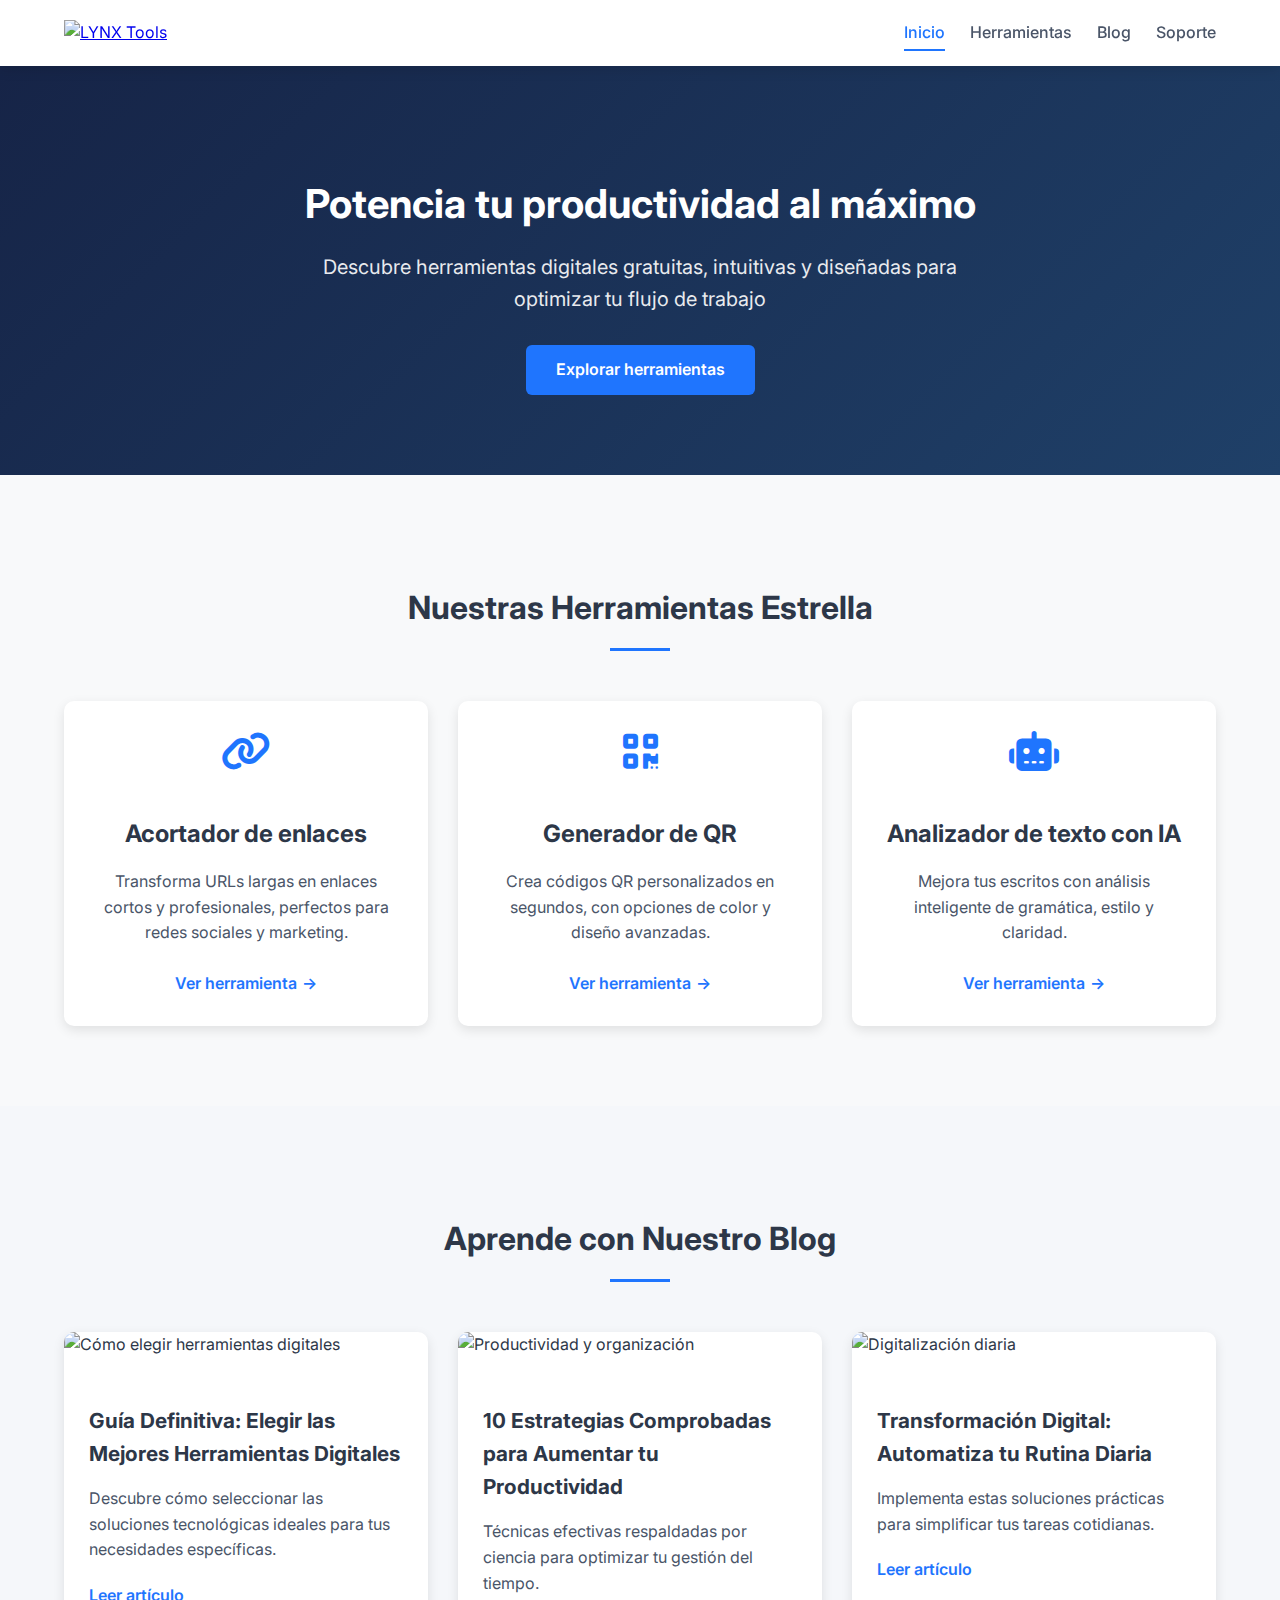
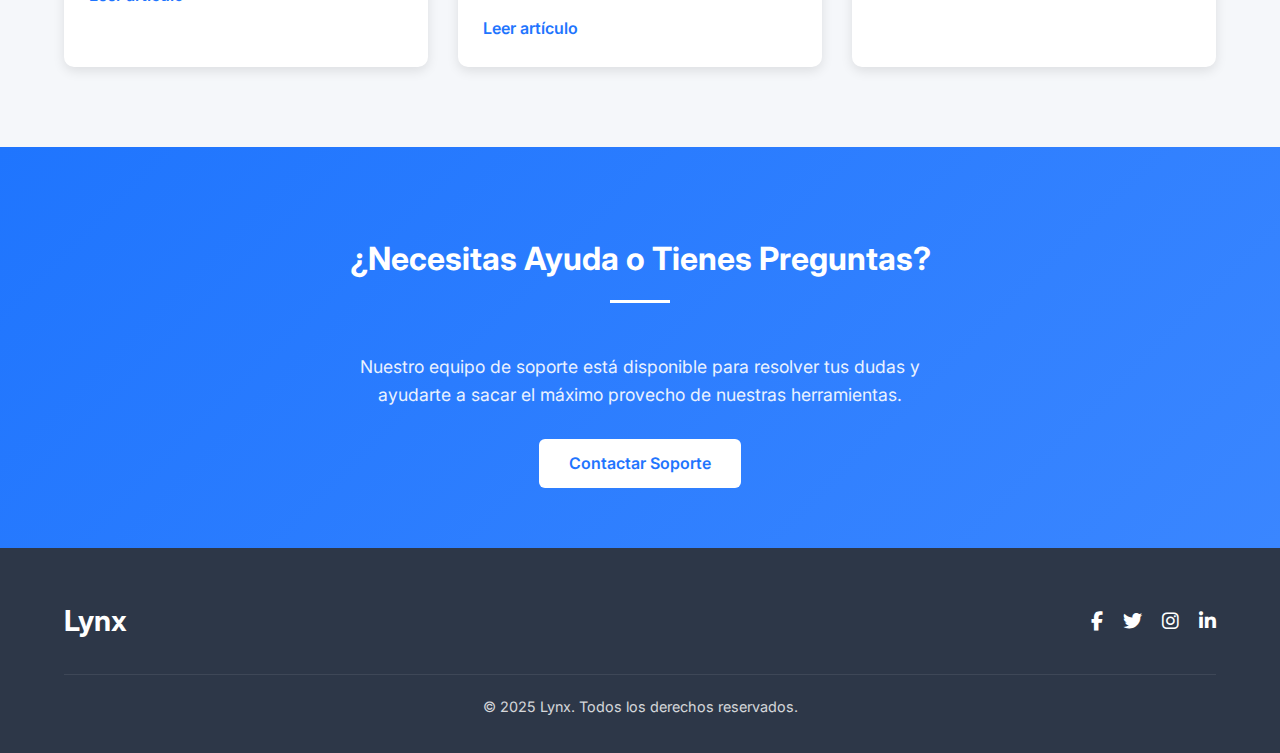
==== index.html @ e354f023 "Add files via upload" ====
<!DOCTYPE html>
<html lang="es">
<head>
    <meta charset="UTF-8">
    <meta name="viewport" content="width=device-width, initial-scale=1.0">
    <meta name="description" content="Lynx - Herramientas digitales para potenciar tu productividad. Soluciones tecnológicas gratuitas y fáciles de usar para tu negocio o uso personal.">
    <title>Lynx - Herramientas Digitales para Aumentar tu Productividad</title>
    <link href="https://fonts.googleapis.com/css2?family=Inter:wght@400;500;600;700&display=swap" rel="stylesheet">
    <link rel="stylesheet" href="https://cdnjs.cloudflare.com/ajax/libs/font-awesome/6.4.0/css/all.min.css">
    <style>
        :root {
            --azul-profundo: #162447;
            --azul-electrico: #1F75FE;
            --azul-electrico-hover: #0056b3;
            --blanco-suave: #F8F9FA;
            --gris-texto: #4A5568;
            --gris-oscuro: #2D3748;
            --sombra: 0 4px 12px rgba(0, 0, 0, 0.1);
            --transicion: all 0.3s ease;
        }
        
        body {
            font-family: 'Inter', sans-serif;
            margin: 0;
            padding: 0;
            color: var(--gris-oscuro);
            line-height: 1.6;
            background-color: var(--blanco-suave);
        }
        
        .container {
            width: 90%;
            max-width: 1200px;
            margin: 0 auto;
            padding: 0 15px;
        }
        
        /* Header Mejorado */
        .main-header {
            background-color: white;
            box-shadow: var(--sombra);
            position: sticky;
            top: 0;
            z-index: 100;
            padding: 15px 0;
        }
        
        .main-header .container {
            display: flex;
            justify-content: space-between;
            align-items: center;
        }
        
        .logo {
            height: 40px;
            transition: var(--transicion);
        }
        
        .logo:hover {
            transform: scale(1.05);
        }
        
        .main-nav {
            display: flex;
            gap: 25px;
        }
        
        .nav-link {
            color: var(--gris-texto);
            text-decoration: none;
            font-weight: 500;
            transition: var(--transicion);
            position: relative;
            padding: 5px 0;
        }
        
        .nav-link:hover, .nav-link.active {
            color: var(--azul-electrico);
        }
        
        .nav-link.active::after {
            content: '';
            position: absolute;
            bottom: 0;
            left: 0;
            width: 100%;
            height: 2px;
            background-color: var(--azul-electrico);
        }
        
        /* Hero Section Mejorada */
        .hero {
            background: linear-gradient(135deg, var(--azul-profundo), #1F4068);
            color: white;
            padding: 80px 0;
            text-align: center;
        }
        
        .hero-title {
            font-size: 2.5rem;
            font-weight: 700;
            margin-bottom: 15px;
        }
        
        .hero-subtitle {
            font-size: 1.25rem;
            max-width: 700px;
            margin: 0 auto 30px;
            opacity: 0.9;
        }
        
        .cta-button {
            display: inline-block;
            background-color: var(--azul-electrico);
            color: white;
            padding: 12px 30px;
            border-radius: 6px;
            font-weight: 600;
            text-decoration: none;
            transition: var(--transicion);
        }
        
        .cta-button:hover {
            background-color: var(--azul-electrico-hover);
            transform: translateY(-3px);
            box-shadow: 0 6px 16px rgba(31, 117, 254, 0.3);
        }
        
        /* Sección de Herramientas */
        .featured-tools {
            padding: 80px 0;
        }
        
        .section-title {
            text-align: center;
            font-size: 2rem;
            margin-bottom: 50px;
            color: var(--gris-oscuro);
            position: relative;
        }
        
        .section-title::after {
            content: '';
            display: block;
            width: 60px;
            height: 3px;
            background: var(--azul-electrico);
            margin: 15px auto 0;
        }
        
        .tools-grid {
            display: grid;
            grid-template-columns: repeat(auto-fit, minmax(300px, 1fr));
            gap: 30px;
        }
        
        .tool-card {
            background: white;
            border-radius: 10px;
            padding: 30px;
            box-shadow: var(--sombra);
            transition: var(--transicion);
            text-align: center;
        }
        
        .tool-card:hover {
            transform: translateY(-10px);
            box-shadow: 0 10px 25px rgba(0, 0, 0, 0.15);
        }
        
        .tool-icon {
            font-size: 2.5rem;
            color: var(--azul-electrico);
            margin-bottom: 20px;
        }
        
        .tool-title {
            font-size: 1.5rem;
            margin-bottom: 15px;
            color: var(--gris-oscuro);
        }
        
        .tool-description {
            color: var(--gris-texto);
            margin-bottom: 25px;
        }
        
        .tool-button {
            display: inline-block;
            color: var(--azul-electrico);
            font-weight: 600;
            text-decoration: none;
            transition: var(--transicion);
        }
        
        .tool-button:hover {
            color: var(--azul-electrico-hover);
        }
        
        .tool-button::after {
            content: '→';
            margin-left: 5px;
            transition: var(--transicion);
        }
        
        .tool-button:hover::after {
            margin-left: 10px;
        }
        
        /* Sección del Blog */
        .blog-section {
            padding: 80px 0;
            background-color: #f5f7fa;
        }
        
        .blog-grid {
            display: grid;
            grid-template-columns: repeat(auto-fit, minmax(300px, 1fr));
            gap: 30px;
        }
        
        .blog-card {
            background: white;
            border-radius: 10px;
            overflow: hidden;
            box-shadow: var(--sombra);
            transition: var(--transicion);
        }
        
        .blog-card:hover {
            transform: translateY(-5px);
            box-shadow: 0 10px 25px rgba(0, 0, 0, 0.15);
        }
        
        .blog-image {
            width: 100%;
            height: 200px;
            object-fit: cover;
        }
        
        .blog-content {
            padding: 25px;
        }
        
        .blog-title {
            font-size: 1.3rem;
            margin-bottom: 15px;
            color: var(--gris-oscuro);
        }
        
        .blog-excerpt {
            color: var(--gris-texto);
            margin-bottom: 20px;
        }
        
        .read-more {
            color: var(--azul-electrico);
            font-weight: 600;
            text-decoration: none;
            display: inline-flex;
            align-items: center;
        }
        
        .read-more i {
            margin-left: 5px;
            transition: var(--transicion);
        }
        
        .read-more:hover i {
            margin-left: 10px;
        }
        
        /* Sección de Soporte */
        .support-section {
            background: linear-gradient(135deg, var(--azul-electrico), #3a86ff);
            color: white;
            text-align: center;
            padding: 60px 0;
        }
        
        .section-title.white {
            color: white;
        }
        
        .section-title.white::after {
            background: white;
        }
        
        .support-text {
            max-width: 600px;
            margin: 0 auto 30px;
            font-size: 1.1rem;
            opacity: 0.9;
        }
        
        .support-button {
            display: inline-block;
            background: white;
            color: var(--azul-electrico);
            padding: 12px 30px;
            border-radius: 6px;
            font-weight: 600;
            text-decoration: none;
            transition: var(--transicion);
        }
        
        .support-button:hover {
            transform: translateY(-3px);
            box-shadow: 0 6px 16px rgba(255, 255, 255, 0.3);
        }
        
        /* Footer Mejorado */
        .main-footer {
            background-color: var(--gris-oscuro);
            color: white;
            padding: 50px 0 20px;
        }
        
        .footer-content {
            display: flex;
            justify-content: space-between;
            align-items: center;
            margin-bottom: 30px;
        }
        
        .footer-logo {
            font-size: 1.8rem;
            font-weight: 700;
            color: white;
        }
        
        .footer-links {
            display: flex;
            gap: 20px;
        }
        
        .footer-link {
            color: white;
            font-size: 1.2rem;
            transition: var(--transicion);
        }
        
        .footer-link:hover {
            color: var(--azul-electrico);
            transform: translateY(-3px);
        }
        
        .copyright {
            text-align: center;
            padding-top: 20px;
            border-top: 1px solid rgba(255, 255, 255, 0.1);
            font-size: 0.9rem;
            opacity: 0.8;
        }
        
        /* Responsive Design */
        @media (max-width: 768px) {
            .main-header .container {
                flex-direction: column;
            }
            
            .main-nav {
                margin-top: 20px;
                flex-wrap: wrap;
                justify-content: center;
            }
            
            .hero-title {
                font-size: 2rem;
            }
            
            .hero-subtitle {
                font-size: 1.1rem;
            }
        }
    </style>
</head>
<body>
    <header class="main-header">
        <div class="container">
            <a href="index.html">
                <img src="img/lynx-logo.png" alt="LYNX Tools" class="logo">
            </a>
            <nav class="main-nav">
                <a href="index.html" class="nav-link active">Inicio</a>
                <a href="productos.html" class="nav-link">Herramientas</a>
                <a href="blog.html" class="nav-link">Blog</a>
                <a href="soporte.html" class="nav-link">Soporte</a>
            </nav>
        </div>
    </header>

    <section class="hero">
        <div class="container">
            <h1 class="hero-title">Potencia tu productividad al máximo</h1>
            <p class="hero-subtitle">Descubre herramientas digitales gratuitas, intuitivas y diseñadas para optimizar tu flujo de trabajo</p>
            <a href="#herramientas" class="cta-button">Explorar herramientas</a>
        </div>
    </section>

    <section id="herramientas" class="featured-tools">
        <div class="container">
            <h2 class="section-title">Nuestras Herramientas Estrella</h2>
            <div class="tools-grid">
                <div class="tool-card">
                    <i class="fas fa-link tool-icon"></i>
                    <h3 class="tool-title">Acortador de enlaces</h3>
                    <p class="tool-description">Transforma URLs largas en enlaces cortos y profesionales, perfectos para redes sociales y marketing.</p>
                    <a href="productos.html#acortador" class="tool-button">Ver herramienta</a>
                </div>
                <div class="tool-card">
                    <i class="fas fa-qrcode tool-icon"></i>
                    <h3 class="tool-title">Generador de QR</h3>
                    <p class="tool-description">Crea códigos QR personalizados en segundos, con opciones de color y diseño avanzadas.</p>
                    <a href="productos.html#generador-qr" class="tool-button">Ver herramienta</a>
                </div>
                <div class="tool-card">
                    <i class="fas fa-robot tool-icon"></i>
                    <h3 class="tool-title">Analizador de texto con IA</h3>
                    <p class="tool-description">Mejora tus escritos con análisis inteligente de gramática, estilo y claridad.</p>
                    <a href="productos.html#analizador" class="tool-button">Ver herramienta</a>
                </div>
            </div>
        </div>
    </section>

    <section class="blog-section">
        <div class="container">
            <h2 class="section-title">Aprende con Nuestro Blog</h2>
            <div class="blog-grid">
                <article class="blog-card">
                    <img src="img/blog1.jpg" alt="Cómo elegir herramientas digitales" class="blog-image">
                    <div class="blog-content">
                        <h3 class="blog-title">Guía Definitiva: Elegir las Mejores Herramientas Digitales</h3>
                        <p class="blog-excerpt">Descubre cómo seleccionar las soluciones tecnológicas ideales para tus necesidades específicas.</p>
                        <a href="blog.html#articulo1" class="read-more">Leer artículo</a>
                    </div>
                </article>
                <article class="blog-card">
                    <img src="img/blog2.jpg" alt="Productividad y organización" class="blog-image">
                    <div class="blog-content">
                        <h3 class="blog-title">10 Estrategias Comprobadas para Aumentar tu Productividad</h3>
                        <p class="blog-excerpt">Técnicas efectivas respaldadas por ciencia para optimizar tu gestión del tiempo.</p>
                        <a href="blog.html#articulo2" class="read-more">Leer artículo</a>
                    </div>
                </article>
                <article class="blog-card">
                    <img src="img/blog3.jpg" alt="Digitalización diaria" class="blog-image">
                    <div class="blog-content">
                        <h3 class="blog-title">Transformación Digital: Automatiza tu Rutina Diaria</h3>
                        <p class="blog-excerpt">Implementa estas soluciones prácticas para simplificar tus tareas cotidianas.</p>
                        <a href="blog.html#articulo3" class="read-more">Leer artículo</a>
                    </div>
                </article>
            </div>
        </div>
    </section>

    <section class="support-section">
        <div class="container">
            <h2 class="section-title white">¿Necesitas Ayuda o Tienes Preguntas?</h2>
            <p class="support-text">Nuestro equipo de soporte está disponible para resolver tus dudas y ayudarte a sacar el máximo provecho de nuestras herramientas.</p>
            <a href="soporte.html" class="support-button">Contactar Soporte</a>
        </div>
    </section>

    <footer class="main-footer">
        <div class="container">
            <div class="footer-content">
                <div class="footer-logo">Lynx</div>
                <div class="footer-links">
                    <a href="#" class="footer-link" aria-label="Facebook"><i class="fab fa-facebook-f"></i></a>
                    <a href="#" class="footer-link" aria-label="Twitter"><i class="fab fa-twitter"></i></a>
                    <a href="#" class="footer-link" aria-label="Instagram"><i class="fab fa-instagram"></i></a>
                    <a href="#" class="footer-link" aria-label="LinkedIn"><i class="fab fa-linkedin-in"></i></a>
                </div>
            </div>
            <p class="copyright">&copy; 2025 Lynx. Todos los derechos reservados.</p>
        </div>
    </footer>
</body>
</html>
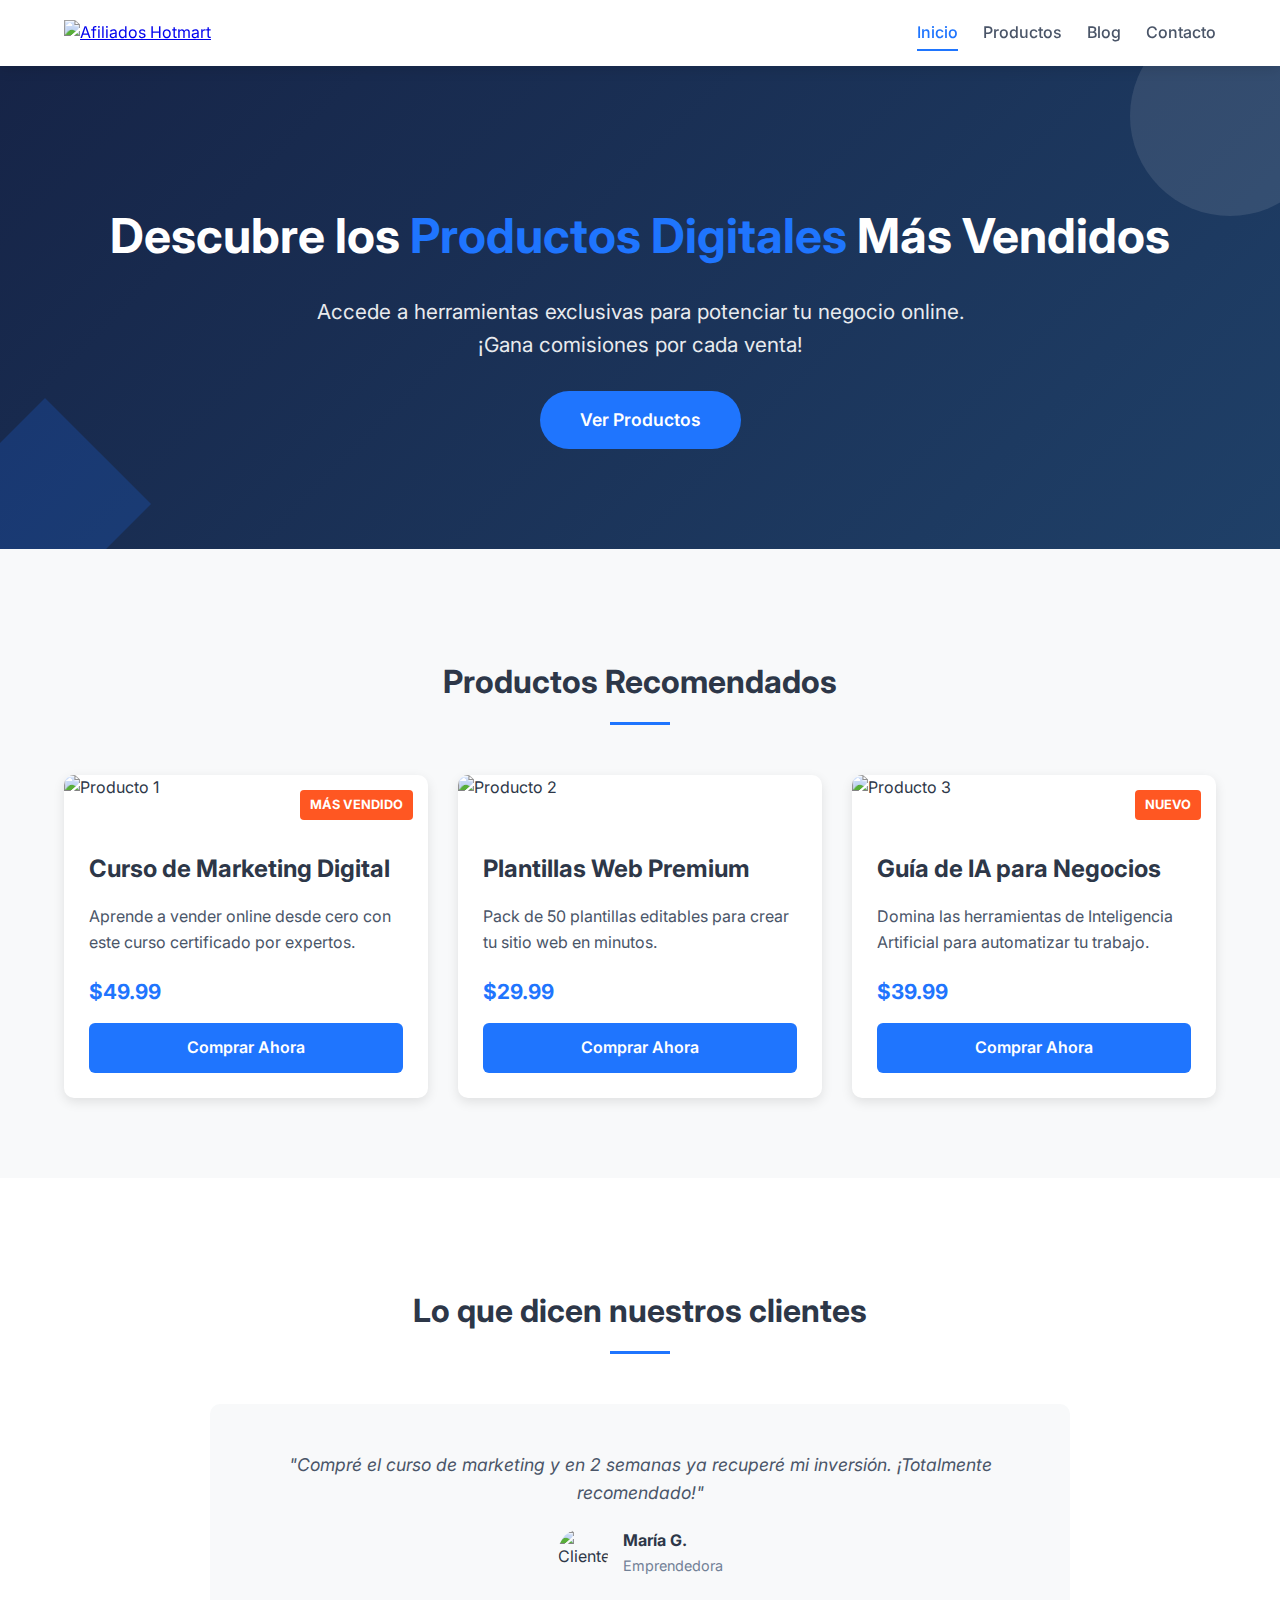
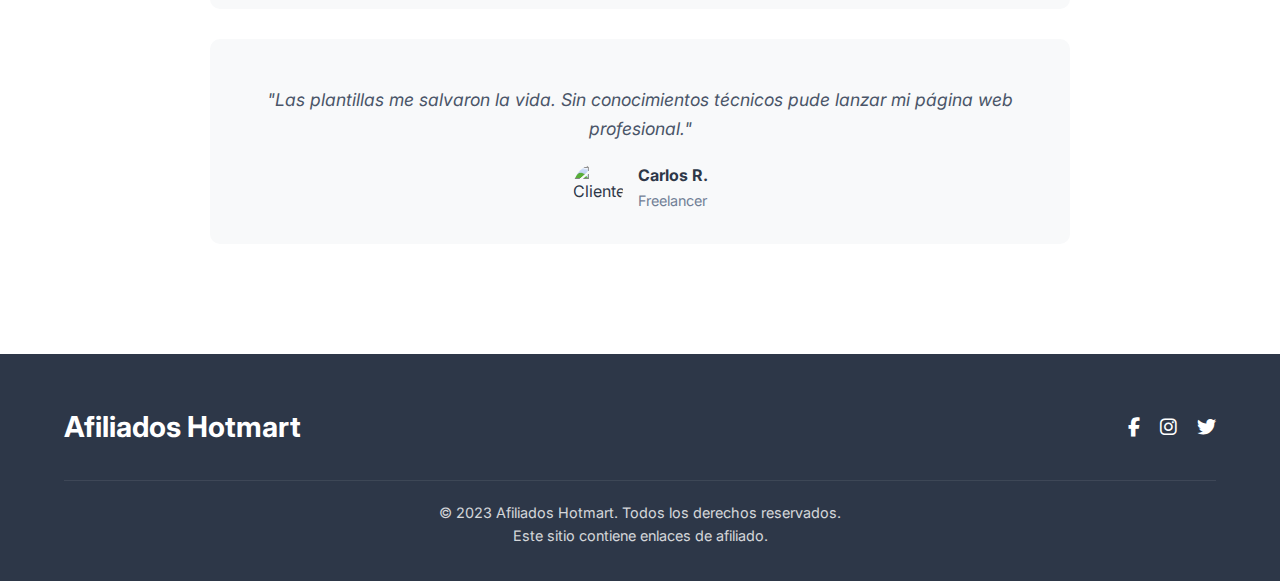
==== commit 96cd1a38: "Create index.html" ====
--- a/index.html
+++ b/index.html
@@ -3,8 +3,8 @@
 <head>
     <meta charset="UTF-8">
     <meta name="viewport" content="width=device-width, initial-scale=1.0">
-    <meta name="description" content="Lynx - Herramientas digitales para potenciar tu productividad. Soluciones tecnológicas gratuitas y fáciles de usar para tu negocio o uso personal.">
-    <title>Lynx - Herramientas Digitales para Aumentar tu Productividad</title>
+    <meta name="description" content="Productos digitales recomendados - Gana comisiones como afiliado Hotmart">
+    <title>Productos Digitales Recomendados | Afiliados Hotmart</title>
     <link href="https://fonts.googleapis.com/css2?family=Inter:wght@400;500;600;700&display=swap" rel="stylesheet">
     <link rel="stylesheet" href="https://cdnjs.cloudflare.com/ajax/libs/font-awesome/6.4.0/css/all.min.css">
     <style>
@@ -35,7 +35,7 @@
             padding: 0 15px;
         }
         
-        /* Header Mejorado */
+        /* Header */
         .main-header {
             background-color: white;
             box-shadow: var(--sombra);
@@ -92,32 +92,63 @@
         .hero {
             background: linear-gradient(135deg, var(--azul-profundo), #1F4068);
             color: white;
-            padding: 80px 0;
+            padding: 100px 0;
             text-align: center;
+            position: relative;
+            overflow: hidden;
+        }
+        
+        .hero::before {
+            content: '';
+            position: absolute;
+            top: -50px;
+            right: -50px;
+            width: 200px;
+            height: 200px;
+            background: rgba(255,255,255,0.1);
+            border-radius: 50%;
+        }
+        
+        .hero::after {
+            content: '';
+            position: absolute;
+            bottom: -30px;
+            left: -30px;
+            width: 150px;
+            height: 150px;
+            background: rgba(31, 117, 254, 0.2);
+            transform: rotate(45deg);
         }
         
         .hero-title {
-            font-size: 2.5rem;
+            font-size: 3rem;
             font-weight: 700;
-            margin-bottom: 15px;
+            margin-bottom: 20px;
+            position: relative;
+            z-index: 2;
         }
         
         .hero-subtitle {
-            font-size: 1.25rem;
+            font-size: 1.3rem;
             max-width: 700px;
             margin: 0 auto 30px;
             opacity: 0.9;
+            position: relative;
+            z-index: 2;
         }
         
         .cta-button {
             display: inline-block;
             background-color: var(--azul-electrico);
             color: white;
-            padding: 12px 30px;
-            border-radius: 6px;
+            padding: 15px 40px;
+            border-radius: 30px;
             font-weight: 600;
             text-decoration: none;
             transition: var(--transicion);
+            position: relative;
+            z-index: 2;
+            font-size: 1.1rem;
         }
         
         .cta-button:hover {
@@ -126,9 +157,10 @@
             box-shadow: 0 6px 16px rgba(31, 117, 254, 0.3);
         }
         
-        /* Sección de Herramientas */
-        .featured-tools {
+        /* Sección de Productos */
+        .featured-products {
             padding: 80px 0;
+            background: var(--blanco-suave);
         }
         
         .section-title {
@@ -148,78 +180,13 @@
             margin: 15px auto 0;
         }
         
-        .tools-grid {
+        .products-grid {
             display: grid;
-            grid-template-columns: repeat(auto-fit, minmax(300px, 1fr));
+            grid-template-columns: repeat(auto-fit, minmax(280px, 1fr));
             gap: 30px;
         }
         
-        .tool-card {
-            background: white;
-            border-radius: 10px;
-            padding: 30px;
-            box-shadow: var(--sombra);
-            transition: var(--transicion);
-            text-align: center;
-        }
-        
-        .tool-card:hover {
-            transform: translateY(-10px);
-            box-shadow: 0 10px 25px rgba(0, 0, 0, 0.15);
-        }
-        
-        .tool-icon {
-            font-size: 2.5rem;
-            color: var(--azul-electrico);
-            margin-bottom: 20px;
-        }
-        
-        .tool-title {
-            font-size: 1.5rem;
-            margin-bottom: 15px;
-            color: var(--gris-oscuro);
-        }
-        
-        .tool-description {
-            color: var(--gris-texto);
-            margin-bottom: 25px;
-        }
-        
-        .tool-button {
-            display: inline-block;
-            color: var(--azul-electrico);
-            font-weight: 600;
-            text-decoration: none;
-            transition: var(--transicion);
-        }
-        
-        .tool-button:hover {
-            color: var(--azul-electrico-hover);
-        }
-        
-        .tool-button::after {
-            content: '→';
-            margin-left: 5px;
-            transition: var(--transicion);
-        }
-        
-        .tool-button:hover::after {
-            margin-left: 10px;
-        }
-        
-        /* Sección del Blog */
-        .blog-section {
-            padding: 80px 0;
-            background-color: #f5f7fa;
-        }
-        
-        .blog-grid {
-            display: grid;
-            grid-template-columns: repeat(auto-fit, minmax(300px, 1fr));
-            gap: 30px;
-        }
-        
-        .blog-card {
+        .product-card {
             background: white;
             border-radius: 10px;
             overflow: hidden;
@@ -227,89 +194,118 @@
             transition: var(--transicion);
         }
         
-        .blog-card:hover {
-            transform: translateY(-5px);
+        .product-card:hover {
+            transform: translateY(-10px);
             box-shadow: 0 10px 25px rgba(0, 0, 0, 0.15);
         }
         
-        .blog-image {
+        .product-image {
             width: 100%;
             height: 200px;
             object-fit: cover;
         }
         
-        .blog-content {
+        .product-badge {
+            position: absolute;
+            top: 15px;
+            right: 15px;
+            background: #FF5722;
+            color: white;
+            padding: 5px 10px;
+            border-radius: 4px;
+            font-size: 0.8rem;
+            font-weight: bold;
+        }
+        
+        .product-content {
             padding: 25px;
         }
         
-        .blog-title {
-            font-size: 1.3rem;
-            margin-bottom: 15px;
+        .product-title {
+            font-size: 1.5rem;
+            margin-bottom: 10px;
             color: var(--gris-oscuro);
         }
         
-        .blog-excerpt {
+        .product-description {
             color: var(--gris-texto);
             margin-bottom: 20px;
         }
         
-        .read-more {
+        .product-price {
+            font-weight: bold;
             color: var(--azul-electrico);
+            font-size: 1.3rem;
+            margin: 15px 0;
+        }
+        
+        .product-button {
+            display: block;
+            text-align: center;
+            background: var(--azul-electrico);
+            color: white;
+            padding: 12px;
+            border-radius: 6px;
+            text-decoration: none;
+            transition: var(--transicion);
             font-weight: 600;
-            text-decoration: none;
-            display: inline-flex;
+        }
+        
+        .product-button:hover {
+            background: var(--azul-electrico-hover);
+        }
+        
+        /* Testimonios */
+        .testimonials {
+            padding: 80px 0;
+            background: white;
+            text-align: center;
+        }
+        
+        .testimonial-card {
+            background: #F8F9FA;
+            padding: 30px;
+            border-radius: 10px;
+            max-width: 800px;
+            margin: 0 auto 30px;
+        }
+        
+        .testimonial-text {
+            font-style: italic;
+            color: var(--gris-texto);
+            font-size: 1.1rem;
+        }
+        
+        .testimonial-author {
+            display: flex;
             align-items: center;
-        }
-        
-        .read-more i {
-            margin-left: 5px;
-            transition: var(--transicion);
-        }
-        
-        .read-more:hover i {
-            margin-left: 10px;
-        }
-        
-        /* Sección de Soporte */
-        .support-section {
-            background: linear-gradient(135deg, var(--azul-electrico), #3a86ff);
-            color: white;
-            text-align: center;
-            padding: 60px 0;
-        }
-        
-        .section-title.white {
-            color: white;
-        }
-        
-        .section-title.white::after {
-            background: white;
-        }
-        
-        .support-text {
-            max-width: 600px;
-            margin: 0 auto 30px;
-            font-size: 1.1rem;
-            opacity: 0.9;
-        }
-        
-        .support-button {
-            display: inline-block;
-            background: white;
-            color: var(--azul-electrico);
-            padding: 12px 30px;
-            border-radius: 6px;
-            font-weight: 600;
-            text-decoration: none;
-            transition: var(--transicion);
-        }
-        
-        .support-button:hover {
-            transform: translateY(-3px);
-            box-shadow: 0 6px 16px rgba(255, 255, 255, 0.3);
-        }
-        
-        /* Footer Mejorado */
+            justify-content: center;
+            gap: 15px;
+            margin-top: 20px;
+        }
+        
+        .author-avatar {
+            width: 50px;
+            height: 50px;
+            border-radius: 50%;
+            object-fit: cover;
+        }
+        
+        .author-info {
+            text-align: left;
+        }
+        
+        .author-name {
+            font-weight: bold;
+            display: block;
+        }
+        
+        .author-role {
+            font-size: 0.9rem;
+            color: #718096;
+        }
+        
+        /* Footer */
         .main-footer {
             background-color: var(--gris-oscuro);
             color: white;
@@ -353,7 +349,7 @@
             opacity: 0.8;
         }
         
-        /* Responsive Design */
+        /* Responsive */
         @media (max-width: 768px) {
             .main-header .container {
                 flex-direction: column;
@@ -366,11 +362,15 @@
             }
             
             .hero-title {
-                font-size: 2rem;
+                font-size: 2.2rem;
             }
             
             .hero-subtitle {
                 font-size: 1.1rem;
+            }
+            
+            .products-grid {
+                grid-template-columns: 1fr;
             }
         }
     </style>
@@ -379,104 +379,112 @@
     <header class="main-header">
         <div class="container">
             <a href="index.html">
-                <img src="img/lynx-logo.png" alt="LYNX Tools" class="logo">
+                <img src="https://via.placeholder.com/150x40?text=LOGO" alt="Afiliados Hotmart" class="logo">
             </a>
             <nav class="main-nav">
                 <a href="index.html" class="nav-link active">Inicio</a>
-                <a href="productos.html" class="nav-link">Herramientas</a>
+                <a href="productos.html" class="nav-link">Productos</a>
                 <a href="blog.html" class="nav-link">Blog</a>
-                <a href="soporte.html" class="nav-link">Soporte</a>
+                <a href="contacto.html" class="nav-link">Contacto</a>
             </nav>
         </div>
     </header>
 
     <section class="hero">
         <div class="container">
-            <h1 class="hero-title">Potencia tu productividad al máximo</h1>
-            <p class="hero-subtitle">Descubre herramientas digitales gratuitas, intuitivas y diseñadas para optimizar tu flujo de trabajo</p>
-            <a href="#herramientas" class="cta-button">Explorar herramientas</a>
+            <h1 class="hero-title">Descubre los <span style="color: #1F75FE;">Productos Digitales</span> Más Vendidos</h1>
+            <p class="hero-subtitle">Accede a herramientas exclusivas para potenciar tu negocio online. ¡Gana comisiones por cada venta!</p>
+            <a href="#productos" class="cta-button">Ver Productos</a>
         </div>
     </section>
 
-    <section id="herramientas" class="featured-tools">
+    <section id="productos" class="featured-products">
         <div class="container">
-            <h2 class="section-title">Nuestras Herramientas Estrella</h2>
-            <div class="tools-grid">
-                <div class="tool-card">
-                    <i class="fas fa-link tool-icon"></i>
-                    <h3 class="tool-title">Acortador de enlaces</h3>
-                    <p class="tool-description">Transforma URLs largas en enlaces cortos y profesionales, perfectos para redes sociales y marketing.</p>
-                    <a href="productos.html#acortador" class="tool-button">Ver herramienta</a>
-                </div>
-                <div class="tool-card">
-                    <i class="fas fa-qrcode tool-icon"></i>
-                    <h3 class="tool-title">Generador de QR</h3>
-                    <p class="tool-description">Crea códigos QR personalizados en segundos, con opciones de color y diseño avanzadas.</p>
-                    <a href="productos.html#generador-qr" class="tool-button">Ver herramienta</a>
-                </div>
-                <div class="tool-card">
-                    <i class="fas fa-robot tool-icon"></i>
-                    <h3 class="tool-title">Analizador de texto con IA</h3>
-                    <p class="tool-description">Mejora tus escritos con análisis inteligente de gramática, estilo y claridad.</p>
-                    <a href="productos.html#analizador" class="tool-button">Ver herramienta</a>
+            <h2 class="section-title">Productos Recomendados</h2>
+            <div class="products-grid">
+                <!-- Producto 1 -->
+                <div class="product-card">
+                    <div style="position: relative;">
+                        <img src="https://via.placeholder.com/400x300?text=Producto+1" alt="Producto 1" class="product-image">
+                        <span class="product-badge">MÁS VENDIDO</span>
+                    </div>
+                    <div class="product-content">
+                        <h3 class="product-title">Curso de Marketing Digital</h3>
+                        <p class="product-description">Aprende a vender online desde cero con este curso certificado por expertos.</p>
+                        <div class="product-price">$49.99</div>
+                        <a href="TU_ENLACE_HOTMART_AQUÍ" class="product-button">Comprar Ahora</a>
+                    </div>
+                </div>
+                
+                <!-- Producto 2 -->
+                <div class="product-card">
+                    <div style="position: relative;">
+                        <img src="https://via.placeholder.com/400x300?text=Producto+2" alt="Producto 2" class="product-image">
+                    </div>
+                    <div class="product-content">
+                        <h3 class="product-title">Plantillas Web Premium</h3>
+                        <p class="product-description">Pack de 50 plantillas editables para crear tu sitio web en minutos.</p>
+                        <div class="product-price">$29.99</div>
+                        <a href="TU_ENLACE_HOTMART_AQUÍ" class="product-button">Comprar Ahora</a>
+                    </div>
+                </div>
+                
+                <!-- Producto 3 -->
+                <div class="product-card">
+                    <div style="position: relative;">
+                        <img src="https://via.placeholder.com/400x300?text=Producto+3" alt="Producto 3" class="product-image">
+                        <span class="product-badge">NUEVO</span>
+                    </div>
+                    <div class="product-content">
+                        <h3 class="product-title">Guía de IA para Negocios</h3>
+                        <p class="product-description">Domina las herramientas de Inteligencia Artificial para automatizar tu trabajo.</p>
+                        <div class="product-price">$39.99</div>
+                        <a href="TU_ENLACE_HOTMART_AQUÍ" class="product-button">Comprar Ahora</a>
+                    </div>
                 </div>
             </div>
         </div>
     </section>
 
-    <section class="blog-section">
+    <section class="testimonials">
         <div class="container">
-            <h2 class="section-title">Aprende con Nuestro Blog</h2>
-            <div class="blog-grid">
-                <article class="blog-card">
-                    <img src="img/blog1.jpg" alt="Cómo elegir herramientas digitales" class="blog-image">
-                    <div class="blog-content">
-                        <h3 class="blog-title">Guía Definitiva: Elegir las Mejores Herramientas Digitales</h3>
-                        <p class="blog-excerpt">Descubre cómo seleccionar las soluciones tecnológicas ideales para tus necesidades específicas.</p>
-                        <a href="blog.html#articulo1" class="read-more">Leer artículo</a>
-                    </div>
-                </article>
-                <article class="blog-card">
-                    <img src="img/blog2.jpg" alt="Productividad y organización" class="blog-image">
-                    <div class="blog-content">
-                        <h3 class="blog-title">10 Estrategias Comprobadas para Aumentar tu Productividad</h3>
-                        <p class="blog-excerpt">Técnicas efectivas respaldadas por ciencia para optimizar tu gestión del tiempo.</p>
-                        <a href="blog.html#articulo2" class="read-more">Leer artículo</a>
-                    </div>
-                </article>
-                <article class="blog-card">
-                    <img src="img/blog3.jpg" alt="Digitalización diaria" class="blog-image">
-                    <div class="blog-content">
-                        <h3 class="blog-title">Transformación Digital: Automatiza tu Rutina Diaria</h3>
-                        <p class="blog-excerpt">Implementa estas soluciones prácticas para simplificar tus tareas cotidianas.</p>
-                        <a href="blog.html#articulo3" class="read-more">Leer artículo</a>
-                    </div>
-                </article>
+            <h2 class="section-title">Lo que dicen nuestros clientes</h2>
+            <div class="testimonial-card">
+                <p class="testimonial-text">"Compré el curso de marketing y en 2 semanas ya recuperé mi inversión. ¡Totalmente recomendado!"</p>
+                <div class="testimonial-author">
+                    <img src="https://via.placeholder.com/50?text=User" alt="Cliente" class="author-avatar">
+                    <div class="author-info">
+                        <span class="author-name">María G.</span>
+                        <span class="author-role">Emprendedora</span>
+                    </div>
+                </div>
             </div>
-        </div>
-    </section>
-
-    <section class="support-section">
-        <div class="container">
-            <h2 class="section-title white">¿Necesitas Ayuda o Tienes Preguntas?</h2>
-            <p class="support-text">Nuestro equipo de soporte está disponible para resolver tus dudas y ayudarte a sacar el máximo provecho de nuestras herramientas.</p>
-            <a href="soporte.html" class="support-button">Contactar Soporte</a>
+            
+            <div class="testimonial-card">
+                <p class="testimonial-text">"Las plantillas me salvaron la vida. Sin conocimientos técnicos pude lanzar mi página web profesional."</p>
+                <div class="testimonial-author">
+                    <img src="https://via.placeholder.com/50?text=User" alt="Cliente" class="author-avatar">
+                    <div class="author-info">
+                        <span class="author-name">Carlos R.</span>
+                        <span class="author-role">Freelancer</span>
+                    </div>
+                </div>
+            </div>
         </div>
     </section>
 
     <footer class="main-footer">
         <div class="container">
             <div class="footer-content">
-                <div class="footer-logo">Lynx</div>
+                <div class="footer-logo">Afiliados Hotmart</div>
                 <div class="footer-links">
                     <a href="#" class="footer-link" aria-label="Facebook"><i class="fab fa-facebook-f"></i></a>
+                    <a href="#" class="footer-link" aria-label="Instagram"><i class="fab fa-instagram"></i></a>
                     <a href="#" class="footer-link" aria-label="Twitter"><i class="fab fa-twitter"></i></a>
-                    <a href="#" class="footer-link" aria-label="Instagram"><i class="fab fa-instagram"></i></a>
-                    <a href="#" class="footer-link" aria-label="LinkedIn"><i class="fab fa-linkedin-in"></i></a>
                 </div>
             </div>
-            <p class="copyright">&copy; 2025 Lynx. Todos los derechos reservados.</p>
+            <p class="copyright">&copy; 2023 Afiliados Hotmart. Todos los derechos reservados. <br> Este sitio contiene enlaces de afiliado.</p>
         </div>
     </footer>
 </body>
-</html>+  </html>
